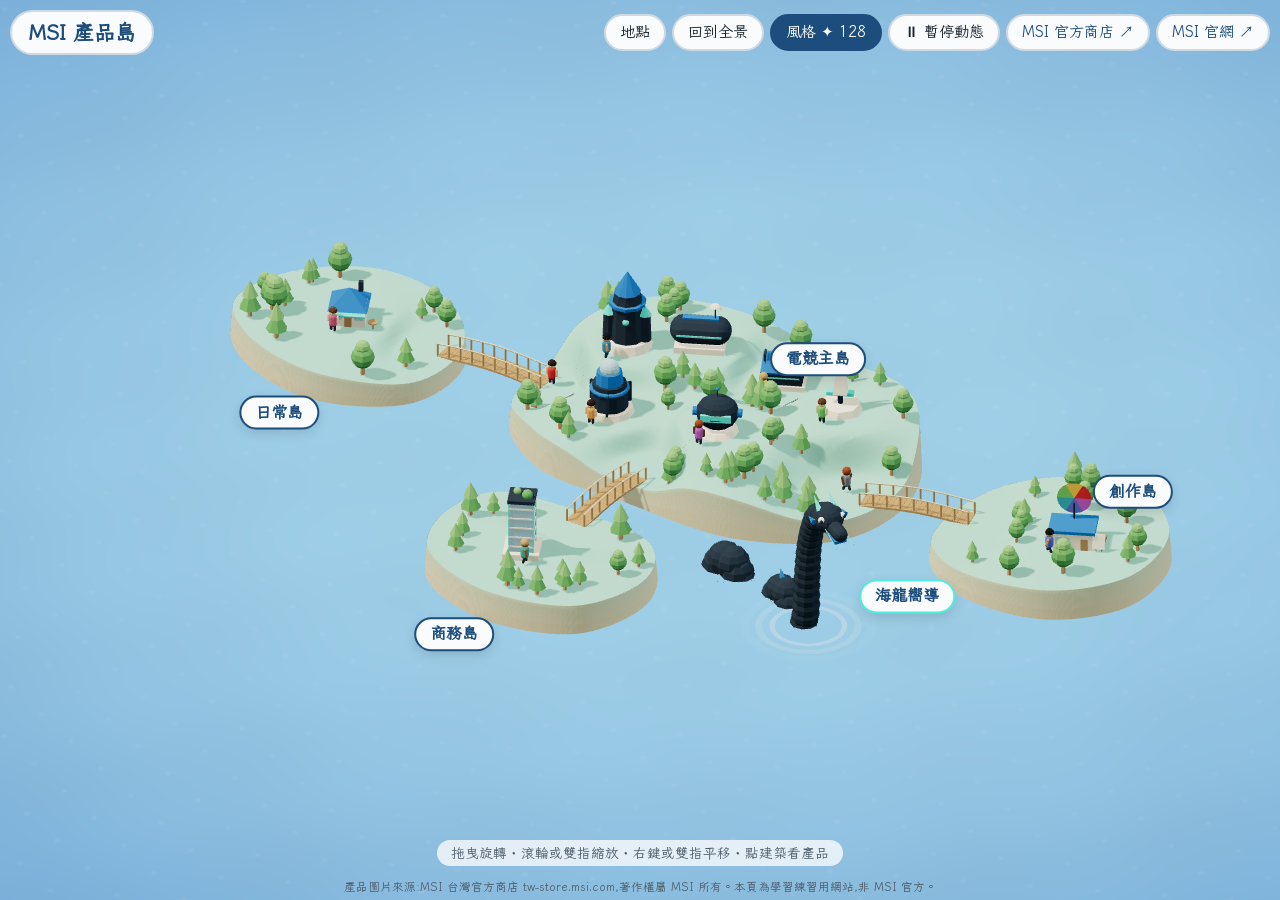
==== island/index.html @ 4217885b "Add 3D MSI product island with 128 styles, handwriting font and official links Co-Authored-By: Claud" ====
<!DOCTYPE html>
<html lang="zh-Hant">
<head>
  <meta charset="UTF-8">
  <meta name="viewport" content="width=device-width, initial-scale=1">
  <title>MSI 微星產品島</title>
  <meta name="description" content="用 3D 小島探索 MSI 微星筆電:電競、創作、商務、日常四座島,128 種風格可選。">
  <link rel="preconnect" href="https://fonts.googleapis.com">
  <link rel="preconnect" href="https://fonts.gstatic.com" crossorigin>
  <link rel="stylesheet" href="https://fonts.googleapis.com/css2?family=Iansui&family=Klee+One:wght@400;600&display=swap">
  <link rel="stylesheet" href="css/island.css">
  <script type="importmap">{ "imports": { "three": "./js/vendor/three.module.js" } }</script>
</head>
<body>
  <canvas id="scene" aria-label="MSI 產品島 3D 場景"></canvas>
  <div id="labels" aria-hidden="false"></div>
  <div id="tip" hidden></div>

  <header class="bar">
    <a class="brand" href="../">MSI 產品島</a>
    <div class="bar-actions">
      <button id="btnPlaces" aria-expanded="false" aria-controls="places">地點</button>
      <button id="btnHome">回到全景</button>
      <button id="btnStyle">風格 ✦ 128</button>
      <button id="btnPause" aria-pressed="false">⏸ 暫停動態</button>
      <a class="official" href="https://tw-store.msi.com/" target="_blank" rel="noopener">MSI 官方商店 ↗</a>
      <a class="official" href="https://tw.msi.com/" target="_blank" rel="noopener">MSI 官網 ↗</a>
    </div>
  </header>

  <nav id="places" aria-label="地點清單"><ul id="placeList"></ul></nav>

  <p class="hint">拖曳旋轉・滾輪或雙指縮放・右鍵或雙指平移・點建築看產品</p>

  <!-- 產品面板 -->
  <div id="panel" class="overlay" hidden>
    <section class="sheet" role="dialog" aria-modal="true" aria-labelledby="panelTitle">
      <header><h2 id="panelTitle"></h2><button id="panelClose" aria-label="關閉">✕</button></header>
      <div id="panelBody" class="sheet-body"></div>
    </section>
  </div>

  <!-- 風格面板 -->
  <div id="stylePanel" class="overlay" hidden>
    <section class="sheet wide" role="dialog" aria-modal="true" aria-labelledby="styleTitle">
      <header><h2 id="styleTitle">選擇風格</h2><button id="styleClose" aria-label="關閉">✕</button></header>
      <div class="sheet-body">
        <p class="lead" id="styleCurrent"></p>
        <div class="seg" role="group" aria-label="亮色或暗色">
          <button data-mode="light" aria-pressed="true">☀ 亮色 64 種</button>
          <button data-mode="dark" aria-pressed="false">☾ 暗色 64 種</button>
        </div>
        <div id="styleFamilies" class="fams" role="group" aria-label="主題"></div>
        <p class="muted" id="styleCount"></p>
        <div id="styleGrid" class="tiles"></div>
        <div class="custom">
          <label>自訂主色 <input type="color" id="pickPrimary"></label>
          <label>自訂點綴色 <input type="color" id="pickAccent"></label>
          <button id="styleRandom">隨機</button>
          <button id="styleReset">還原預設</button>
        </div>
        <div class="actions">
          <button id="styleCancel">取消</button>
          <button id="styleApply" class="primary">套用(記在這台裝置)</button>
        </div>
      </div>
    </section>
  </div>

  <footer class="credit">產品圖片來源:MSI 台灣官方商店 tw-store.msi.com,著作權屬 MSI 所有。本頁為學習練習用網站,非 MSI 官方。</footer>
  <noscript>此頁需要 JavaScript 才能顯示 3D 小島。</noscript>
  <script type="module" src="js/main.js"></script>
</body>
</html>
---- island/css/island.css ----
:root {
  --bg1: #f3fbfa; --bg2: #d9eeed; --surface: #fffdf8; --text: #1f2430; --muted: #566070; --line: #e1e6ea;
  --primary: #b02c2a; --on-primary: #fff; --accent: #f4c24f;
  --font: "Iansui", "Klee One", "Ma Shan Zheng", "Kaiti TC", "DFKai-SB", "標楷體", cursive, sans-serif;
}
* { box-sizing: border-box; margin: 0; padding: 0; }
html, body { height: 100%; overflow: hidden; }
body { font-family: var(--font); color: var(--text); background: linear-gradient(var(--bg1), var(--bg2)); font-size: 17px; line-height: 1.6; }
a { color: inherit; }
button { font: inherit; color: inherit; cursor: pointer; }
:focus-visible { outline: 3px solid var(--primary); outline-offset: 2px; }

#scene { position: fixed; inset: 0; width: 100%; height: 100%; display: block; cursor: grab; touch-action: none; }
#scene:active { cursor: grabbing; }

/* 上方工具列 */
.bar {
  position: fixed; top: 10px; left: 10px; right: 10px; z-index: 20;
  display: flex; flex-wrap: wrap; gap: 8px 12px; align-items: center; justify-content: space-between;
  pointer-events: none;
}
.bar > * { pointer-events: auto; }
.brand {
  text-decoration: none; font-size: 1.3rem; font-weight: 700; padding: 4px 16px; border-radius: 999px;
  background: var(--surface); border: 2px solid var(--line); color: var(--primary);
}
.bar-actions { display: flex; flex-wrap: wrap; gap: 6px; justify-content: flex-end; }
.bar-actions button, .official {
  background: var(--surface); border: 2px solid var(--line); border-radius: 999px;
  padding: 4px 14px; font-size: .95rem; text-decoration: none; transition: transform .15s, border-color .15s;
}
.bar-actions button:hover, .official:hover { border-color: var(--primary); transform: translateY(-1px); }
.official { color: var(--primary); }
#btnStyle { background: var(--primary); color: var(--on-primary); border-color: var(--primary); }

/* 地點清單 */
#places {
  position: fixed; left: 10px; top: 60px; z-index: 15; width: 220px; max-height: calc(100vh - 120px); overflow: auto;
  background: var(--surface); border: 2px solid var(--line); border-radius: 18px; padding: 8px;
  transform: translateX(-120%); transition: transform .3s;
}
#places.open { transform: none; }
#places ul { list-style: none; display: grid; gap: 4px; }
#places button { width: 100%; text-align: left; background: none; border: 0; border-radius: 12px; padding: 8px 12px; display: grid; }
#places button:hover { background: var(--bg1); }
#places small { color: var(--muted); font-size: .8rem; }

/* 場景標籤 */
#labels { position: fixed; inset: 0; z-index: 10; pointer-events: none; }
.chip {
  position: absolute; left: 0; top: 0; pointer-events: auto; white-space: nowrap;
  background: var(--surface); border: 2px solid var(--primary); border-radius: 999px;
  padding: 2px 14px; font-size: 1rem; font-weight: 600; color: var(--primary);
  box-shadow: 0 4px 12px rgba(0, 0, 0, .12);
}
.chip:hover { background: var(--primary); color: var(--on-primary); }
.chip-guide { border-color: var(--accent); }
#tip { position: fixed; left: 0; top: 0; z-index: 30; pointer-events: none; background: var(--text); color: var(--surface); padding: 2px 12px; border-radius: 999px; font-size: .9rem; }
.hint { position: fixed; left: 50%; bottom: 34px; transform: translateX(-50%); z-index: 12; font-size: .85rem; color: var(--muted); background: color-mix(in srgb, var(--surface) 80%, transparent); padding: 2px 14px; border-radius: 999px; pointer-events: none; text-align: center; max-width: 92vw; }
.credit { position: fixed; left: 0; right: 0; bottom: 4px; z-index: 12; text-align: center; font-size: .72rem; color: var(--muted); pointer-events: none; padding: 0 10px; }

/* 面板 */
.overlay { position: fixed; inset: 0; z-index: 40; background: rgba(10, 14, 20, .45); display: grid; place-items: center; padding: 14px; }
.overlay[hidden] { display: none; }
.sheet {
  background: var(--surface); border-radius: 22px; border: 2px solid var(--line); width: min(1040px, 100%);
  max-height: calc(100vh - 28px); display: flex; flex-direction: column; box-shadow: 0 20px 60px rgba(0, 0, 0, .3);
}
.sheet.wide { width: min(900px, 100%); }
.sheet > header { display: flex; justify-content: space-between; align-items: center; padding: 12px 20px; border-bottom: 2px dashed var(--line); }
.sheet h2 { font-size: 1.5rem; color: var(--primary); }
.sheet > header button { background: none; border: 2px solid var(--line); border-radius: 50%; width: 38px; height: 38px; font-size: 1rem; }
.sheet-body { padding: 16px 20px 20px; overflow: auto; }
.lead { margin-bottom: 14px; }
.muted { color: var(--muted); font-size: .9rem; }

.cards { display: grid; grid-template-columns: repeat(var(--cols, 3), minmax(0, 1fr)); gap: 14px; align-items: start; }
.card { display: block; text-decoration: none; background: var(--surface); border: 2px solid var(--line); border-radius: 18px; overflow: hidden; transition: transform .2s, border-color .2s, box-shadow .2s; }
.card:hover, .card:focus-visible { transform: translateY(-3px); border-color: var(--primary); box-shadow: 0 10px 24px rgba(0, 0, 0, .12); }
.card.hot { border-color: var(--primary); box-shadow: 0 0 0 3px color-mix(in srgb, var(--primary) 25%, transparent); }
.card img { display: block; width: 100%; height: auto; background: #fff; }
.card-body { padding: 12px 14px 14px; }
.tag { display: inline-block; font-size: .78rem; padding: 0 10px; border-radius: 999px; background: var(--primary); color: var(--on-primary); }
.card h3 { font-size: 1.25rem; margin: 4px 0 2px; }
.card p { color: var(--muted); font-size: .92rem; }
.card strong { display: block; margin-top: 8px; font-size: .92rem; }
.card ul { list-style: none; font-size: .88rem; color: var(--muted); }
.card li::before { content: "• "; color: var(--primary); }
.card .none { font-style: italic; margin-top: 6px; }
.go { display: block; margin-top: 10px; color: var(--primary); font-weight: 600; }
.links { margin-top: 16px; display: flex; flex-wrap: wrap; gap: 8px 18px; color: var(--primary); font-weight: 600; }
.guide { display: grid; grid-template-columns: repeat(auto-fit, minmax(190px, 1fr)); gap: 10px; }
.guide-btn { background: var(--bg1); border: 2px solid var(--line); border-radius: 16px; padding: 12px 14px; text-align: left; display: grid; font-size: 1.15rem; }
.guide-btn:hover { border-color: var(--primary); }
.guide-btn small { color: var(--muted); font-size: .8rem; }

/* 風格面板 */
.seg { display: inline-flex; border: 2px solid var(--line); border-radius: 999px; overflow: hidden; margin-bottom: 10px; }
.seg button { background: none; border: 0; padding: 4px 18px; }
.seg button[aria-pressed="true"] { background: var(--primary); color: var(--on-primary); }
.fams { display: flex; flex-wrap: wrap; gap: 6px; margin-bottom: 8px; }
.fams button { background: none; border: 2px solid var(--line); border-radius: 999px; padding: 0 12px; }
.fams button[aria-pressed="true"] { border-color: var(--primary); color: var(--primary); font-weight: 600; }
.tiles { display: grid; grid-template-columns: repeat(auto-fill, minmax(112px, 1fr)); gap: 8px; margin: 10px 0 14px; max-height: 38vh; overflow: auto; padding: 4px; }
.tile { background: none; border: 2px solid var(--line); border-radius: 14px; padding: 6px; display: grid; gap: 4px; text-align: center; }
.tile[aria-pressed="true"] { border-color: var(--primary); box-shadow: 0 0 0 3px color-mix(in srgb, var(--primary) 25%, transparent); }
.tile .sw { display: block; height: 38px; border-radius: 10px; }
.tile .nm { font-size: .82rem; }
.custom { display: flex; flex-wrap: wrap; gap: 10px 16px; align-items: center; margin-bottom: 14px; }
.custom input[type=color] { width: 44px; height: 30px; border: 2px solid var(--line); border-radius: 8px; padding: 0; background: none; vertical-align: middle; }
.custom button, .actions button { background: none; border: 2px solid var(--line); border-radius: 999px; padding: 2px 16px; }
.actions { display: flex; justify-content: flex-end; gap: 10px; }
.actions .primary { background: var(--primary); color: var(--on-primary); border-color: var(--primary); }

@media (max-width: 760px) {
  body { font-size: 16px; }
  .cards { grid-template-columns: repeat(min(2, var(--cols, 2)), minmax(0, 1fr)); }
  .hint { display: none; }
  #places { top: 108px; }
}
@media (max-width: 480px) {
  .cards { grid-template-columns: 1fr; }
  .brand { font-size: 1.1rem; }
  .official { display: none; }
}
@media (prefers-reduced-motion: reduce) {
  * { transition-duration: .01ms !important; animation: none !important; }
}
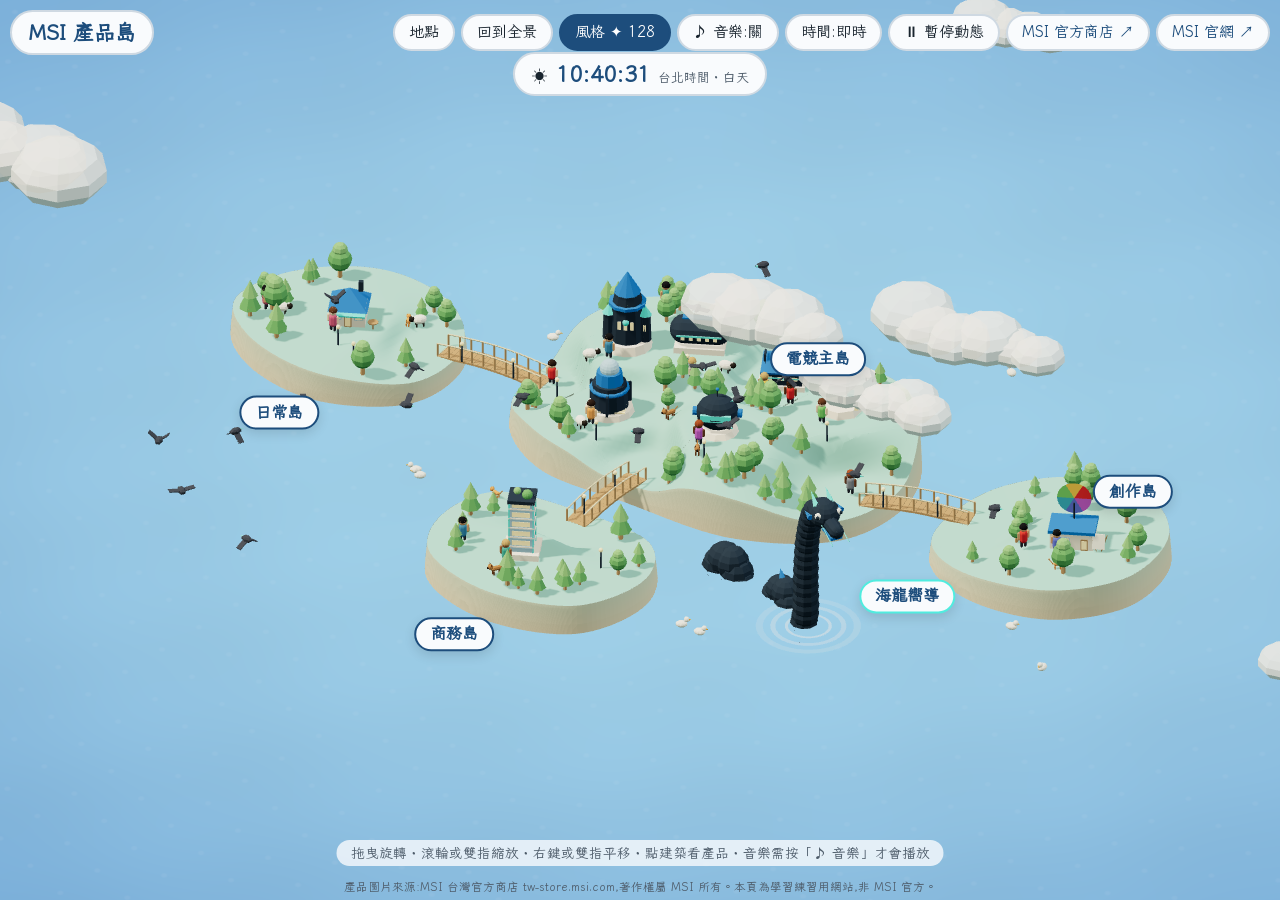
==== commit 54123706: "Island: free-roaming people and animals, birds, plane, clouds, music, clock and night lights Co-Auth" ====
--- a/island/index.html
+++ b/island/index.html
@@ -22,15 +22,19 @@
       <button id="btnPlaces" aria-expanded="false" aria-controls="places">地點</button>
       <button id="btnHome">回到全景</button>
       <button id="btnStyle">風格 ✦ 128</button>
+      <button id="btnMusic" aria-pressed="false">♪ 音樂:關</button>
+      <button id="btnTime">時間:即時</button>
       <button id="btnPause" aria-pressed="false">⏸ 暫停動態</button>
       <a class="official" href="https://tw-store.msi.com/" target="_blank" rel="noopener">MSI 官方商店 ↗</a>
       <a class="official" href="https://tw.msi.com/" target="_blank" rel="noopener">MSI 官網 ↗</a>
     </div>
   </header>
 
+  <div id="clock" role="timer" aria-label="現在時間"><span id="clockIcon">☀️</span><span id="clockTime">--:--:--</span><small id="clockLabel">台北時間</small></div>
+
   <nav id="places" aria-label="地點清單"><ul id="placeList"></ul></nav>
 
-  <p class="hint">拖曳旋轉・滾輪或雙指縮放・右鍵或雙指平移・點建築看產品</p>
+  <p class="hint">拖曳旋轉・滾輪或雙指縮放・右鍵或雙指平移・點建築看產品・音樂需按「♪ 音樂」才會播放</p>
 
   <!-- 產品面板 -->
   <div id="panel" class="overlay" hidden>
--- a/island/css/island.css
+++ b/island/css/island.css
@@ -32,6 +32,12 @@
 .bar-actions button:hover, .official:hover { border-color: var(--primary); transform: translateY(-1px); }
 .official { color: var(--primary); }
 #btnStyle { background: var(--primary); color: var(--on-primary); border-color: var(--primary); }
+
+/* 現在時間 */
+#clock { position: fixed; left: 50%; top: 52px; transform: translateX(-50%); z-index: 14; display: flex; align-items: baseline; gap: 8px;
+  background: var(--surface); border: 2px solid var(--line); border-radius: 999px; padding: 2px 16px; font-variant-numeric: tabular-nums; pointer-events: none; }
+#clockTime { font-size: 1.4rem; font-weight: 700; color: var(--primary); }
+#clockLabel { font-size: .8rem; color: var(--muted); }
 
 /* 地點清單 */
 #places {
@@ -117,6 +123,7 @@
   .cards { grid-template-columns: repeat(min(2, var(--cols, 2)), minmax(0, 1fr)); }
   .hint { display: none; }
   #places { top: 108px; }
+  #clock { top: 96px; }
 }
 @media (max-width: 480px) {
   .cards { grid-template-columns: 1fr; }
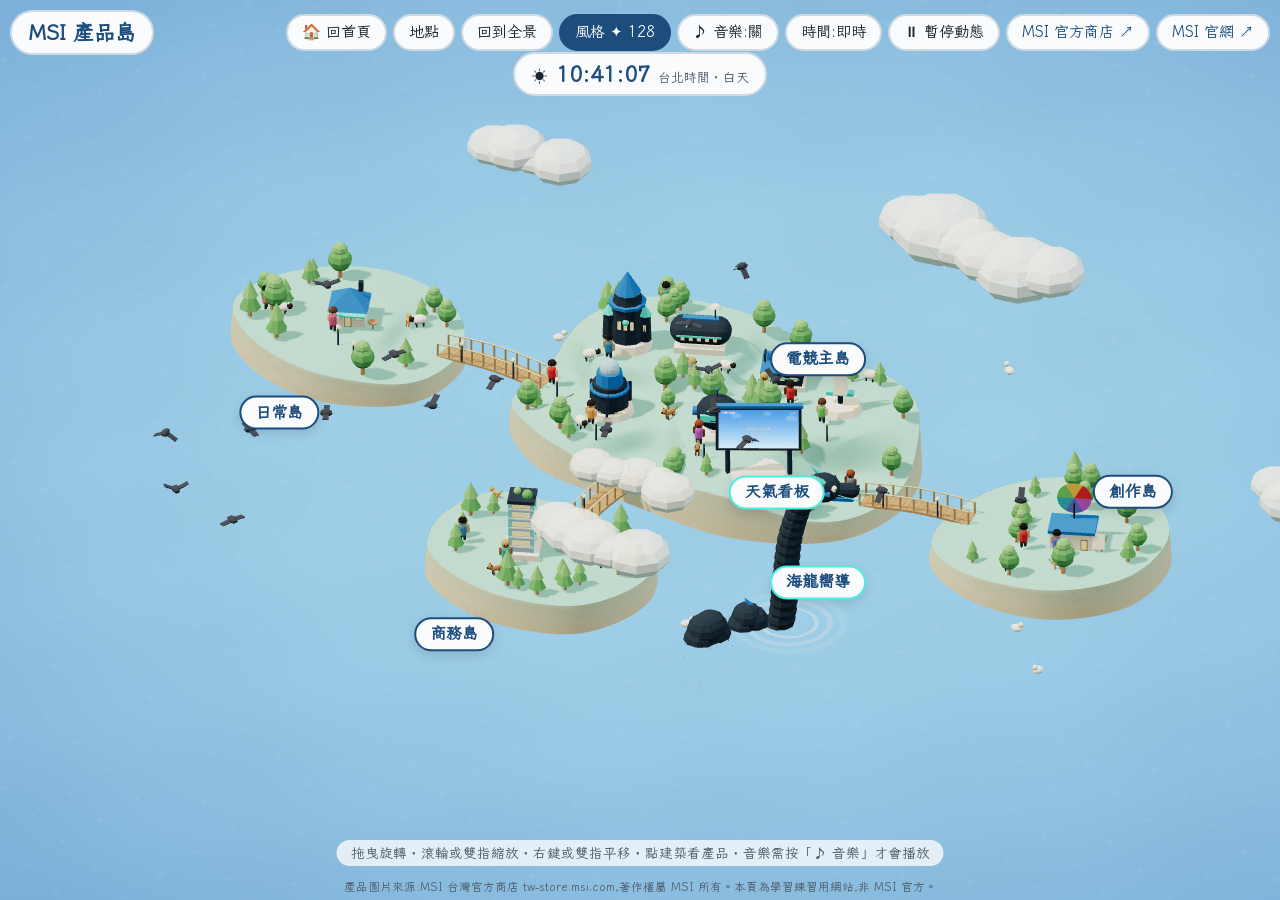
==== commit cd871c3b: "Island: ferry dragon, weather billboard, natural people motion, home button Co-Authored-By: Claude S" ====
--- a/island/index.html
+++ b/island/index.html
@@ -19,6 +19,7 @@
   <header class="bar">
     <a class="brand" href="../">MSI 產品島</a>
     <div class="bar-actions">
+      <a class="official home" href="../">🏠 回首頁</a>
       <button id="btnPlaces" aria-expanded="false" aria-controls="places">地點</button>
       <button id="btnHome">回到全景</button>
       <button id="btnStyle">風格 ✦ 128</button>
--- a/island/css/island.css
+++ b/island/css/island.css
@@ -133,3 +133,11 @@
 @media (prefers-reduced-motion: reduce) {
   * { transition-duration: .01ms !important; animation: none !important; }
 }
+
+.official.home { color: var(--text); }
+@media (max-width: 480px) { .official.home { display: inline-block; } }
+
+.wx-list { list-style: none; display: grid; gap: 8px; }
+.wx-list li { display: grid; grid-template-columns: 1.4fr .8fr 1.4fr 1fr; gap: 8px; align-items: center; background: var(--bg1); border: 2px solid var(--line); border-radius: 14px; padding: 8px 14px; }
+.wx-list li span:nth-child(2) { font-size: 1.3rem; color: var(--primary); font-weight: 700; }
+@media (max-width: 560px) { .wx-list li { grid-template-columns: 1fr 1fr; } }
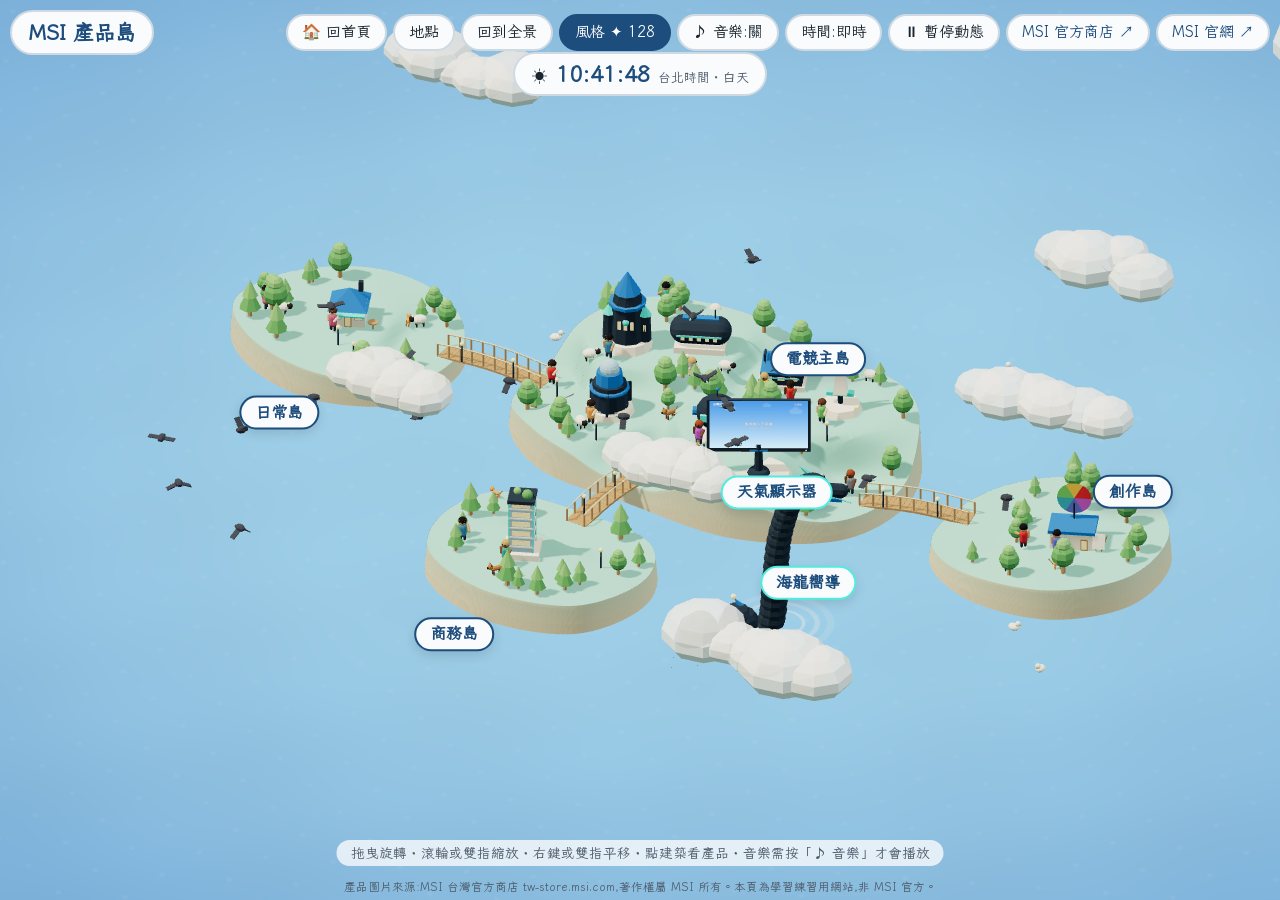
==== commit 7b38909a: "Island: weather wall as a 3D monitor with in-island full view Co-Authored-By: Claude Sonnet 5.5 <nor" ====
--- a/island/index.html
+++ b/island/index.html
@@ -45,6 +45,14 @@
     </section>
   </div>
 
+  <!-- 天氣顯示器放大:在小島上直接開啟真正的天氣牆 -->
+  <div id="wxOverlay" class="overlay" hidden>
+    <section class="sheet wxsheet" role="dialog" aria-modal="true" aria-label="台灣天氣牆">
+      <header><h2>台灣天氣牆</h2><span class="wx-actions"><a href="../weather/" target="_blank" rel="noopener">在新分頁開啟 ↗</a><button id="wxClose" aria-label="關閉">✕</button></span></header>
+      <iframe id="wxFrame" title="台灣天氣牆" loading="lazy"></iframe>
+    </section>
+  </div>
+
   <!-- 風格面板 -->
   <div id="stylePanel" class="overlay" hidden>
     <section class="sheet wide" role="dialog" aria-modal="true" aria-labelledby="styleTitle">
--- a/island/css/island.css
+++ b/island/css/island.css
@@ -141,3 +141,8 @@
 .wx-list li { display: grid; grid-template-columns: 1.4fr .8fr 1.4fr 1fr; gap: 8px; align-items: center; background: var(--bg1); border: 2px solid var(--line); border-radius: 14px; padding: 8px 14px; }
 .wx-list li span:nth-child(2) { font-size: 1.3rem; color: var(--primary); font-weight: 700; }
 @media (max-width: 560px) { .wx-list li { grid-template-columns: 1fr 1fr; } }
+
+.wxsheet { width: min(1240px, 100%); height: calc(100vh - 28px); }
+.wxsheet iframe { flex: 1; width: 100%; border: 0; border-radius: 0 0 20px 20px; background: #1b2a49; }
+.wx-actions { display: flex; align-items: center; gap: 14px; }
+.wx-actions a { color: var(--primary); font-weight: 600; }
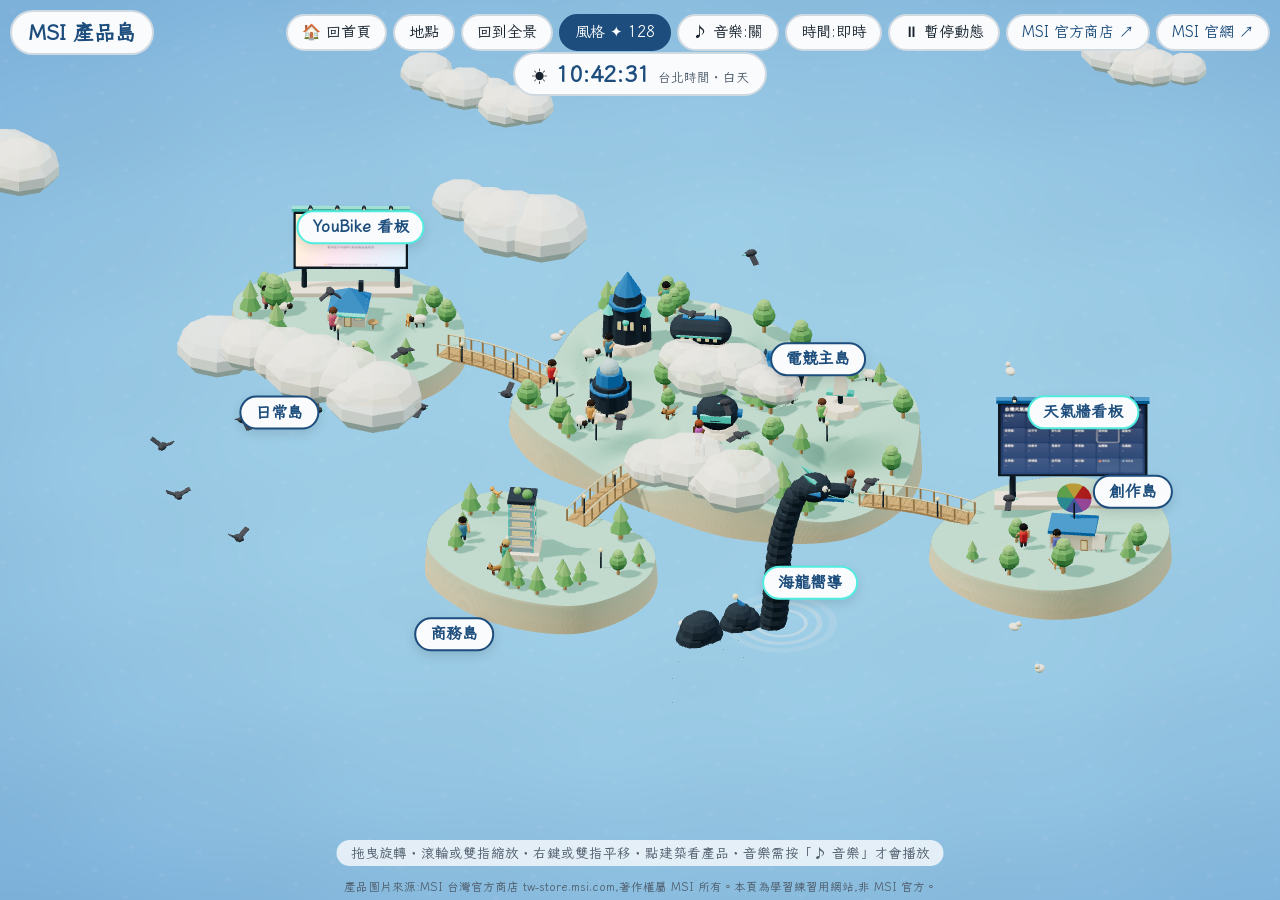
==== commit dcbbbcaf: "YouBike 2.0 live query page and island billboard; meteor showers at night Co-Authored-By: Claude Son" ====
--- a/island/index.html
+++ b/island/index.html
@@ -13,6 +13,8 @@
 </head>
 <body>
   <canvas id="scene" aria-label="MSI 產品島 3D 場景"></canvas>
+  <canvas id="fx" aria-hidden="true"></canvas>
+  <div id="toast" role="status" hidden></div>
   <div id="labels" aria-hidden="false"></div>
   <div id="tip" hidden></div>
 
@@ -48,8 +50,8 @@
   <!-- 天氣顯示器放大:在小島上直接開啟真正的天氣牆 -->
   <div id="wxOverlay" class="overlay" hidden>
     <section class="sheet wxsheet" role="dialog" aria-modal="true" aria-label="台灣天氣牆">
-      <header><h2>台灣天氣牆</h2><span class="wx-actions"><a href="../weather/" target="_blank" rel="noopener">在新分頁開啟 ↗</a><button id="wxClose" aria-label="關閉">✕</button></span></header>
-      <iframe id="wxFrame" title="台灣天氣牆" loading="lazy"></iframe>
+      <header><h2 id="wxTitle">台灣天氣牆</h2><span class="wx-actions"><a id="wxNew" href="../weather/" target="_blank" rel="noopener">在新分頁開啟 ↗</a><button id="wxClose" aria-label="關閉">✕</button></span></header>
+      <iframe id="wxFrame" title="內嵌查詢頁面" loading="lazy"></iframe>
     </section>
   </div>
 
--- a/island/css/island.css
+++ b/island/css/island.css
@@ -146,3 +146,8 @@
 .wxsheet iframe { flex: 1; width: 100%; border: 0; border-radius: 0 0 20px 20px; background: #1b2a49; }
 .wx-actions { display: flex; align-items: center; gap: 14px; }
 .wx-actions a { color: var(--primary); font-weight: 600; }
+
+#fx { position: fixed; inset: 0; width: 100%; height: 100%; z-index: 8; pointer-events: none; }
+#toast { position: fixed; left: 50%; top: 104px; transform: translateX(-50%); z-index: 16; background: rgba(15, 20, 45, .82); color: #fff; padding: 4px 18px; border-radius: 999px; font-size: 1.05rem; box-shadow: 0 8px 24px rgba(0, 0, 0, .3); animation: toastIn .4s ease; }
+#toast[hidden] { display: none; }
+@keyframes toastIn { from { opacity: 0; transform: translate(-50%, -8px); } to { opacity: 1; transform: translateX(-50%); } }
